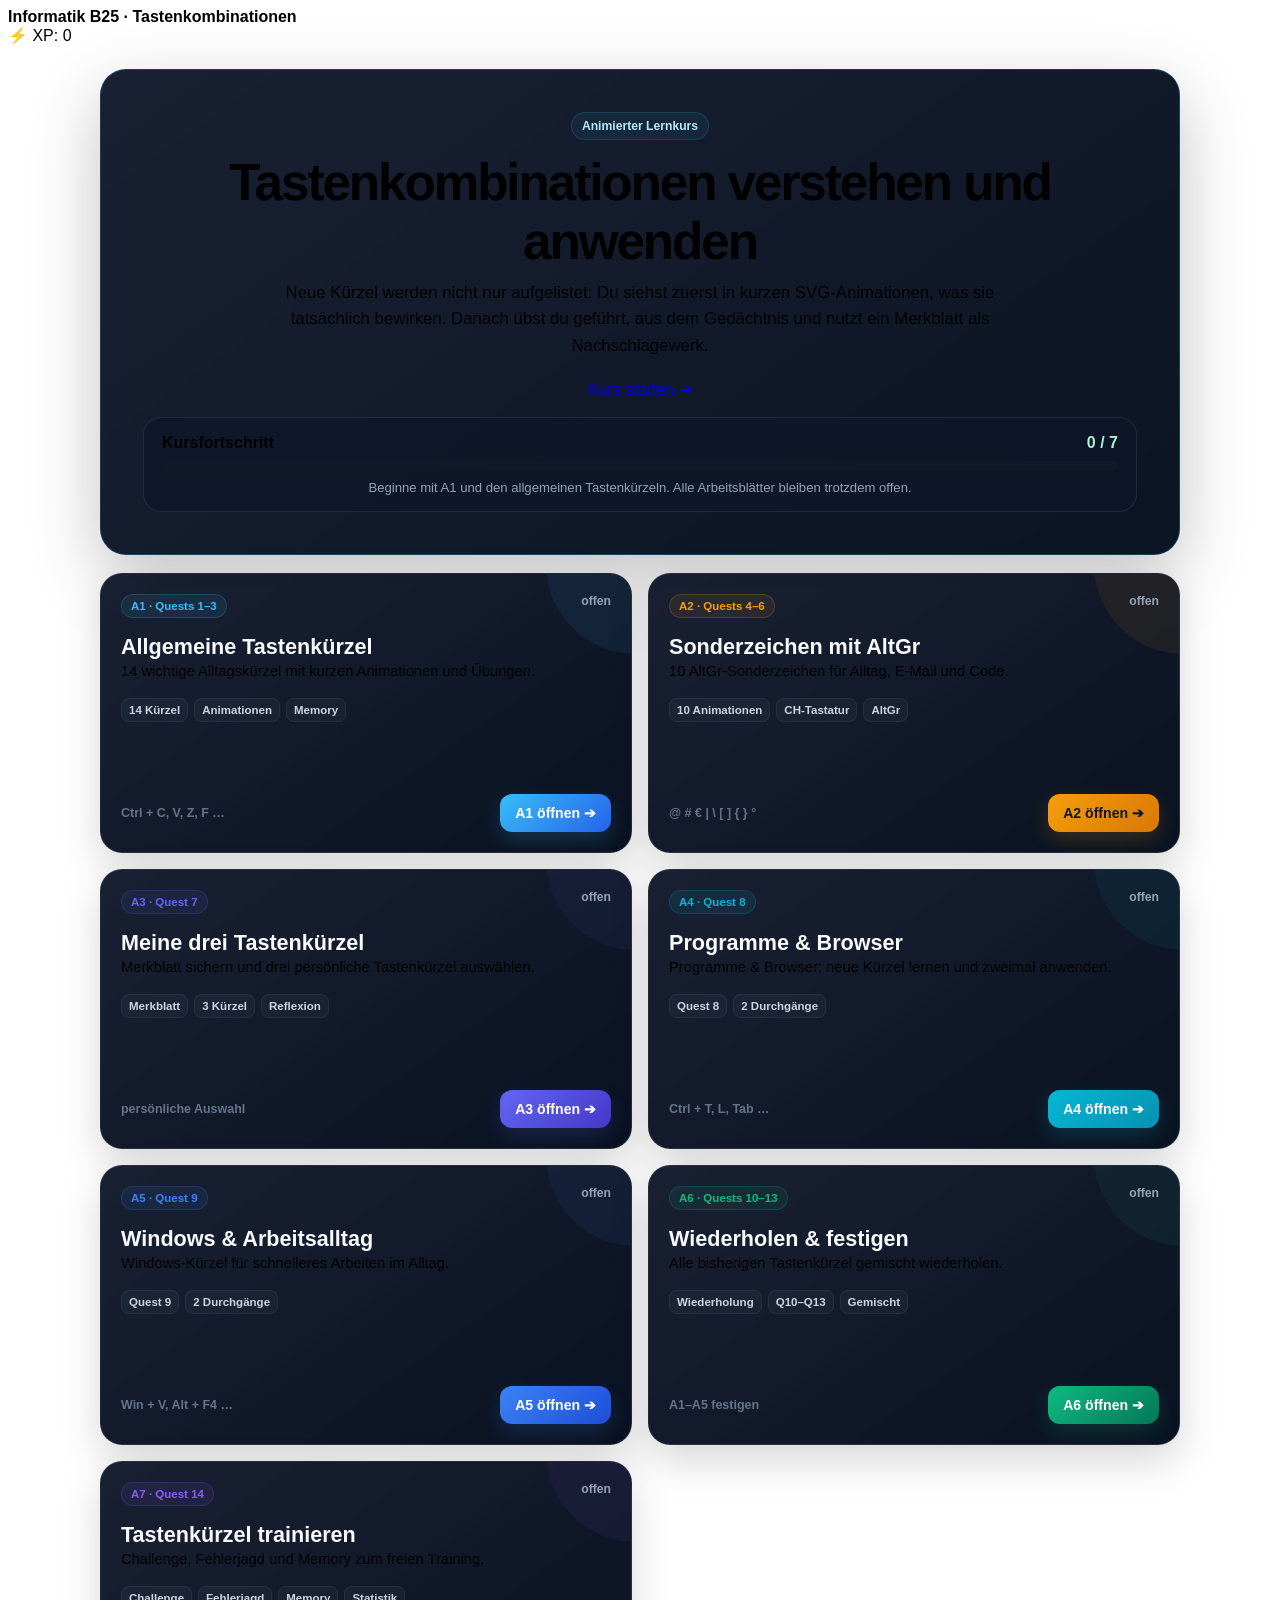
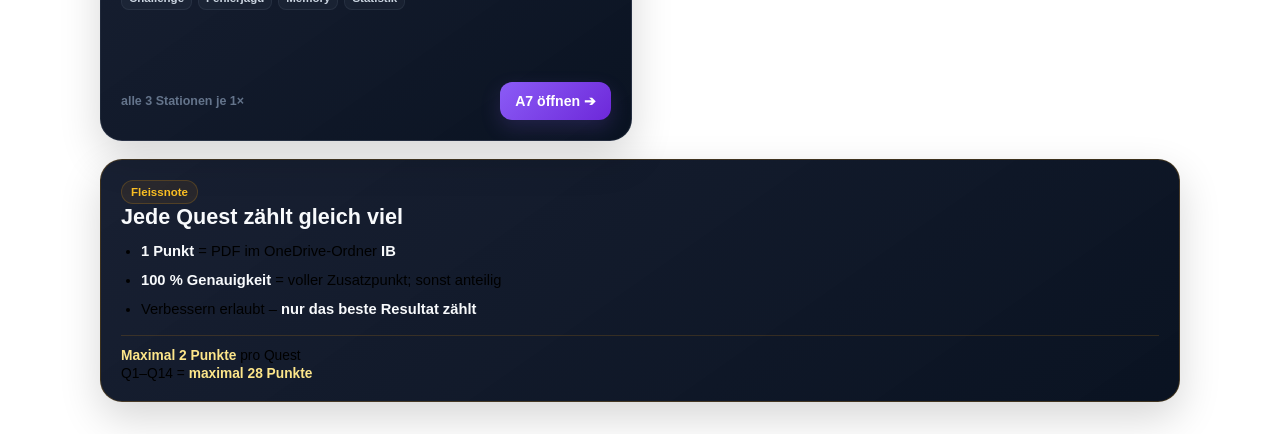
==== tk2/index.html @ 75c5ef6c "Sync ib2027 content with ib2026 main" ====
<!DOCTYPE html>
<html lang="de">
<head>
  <link rel="icon" type="image/x-icon" href="favicon.ico">
  <link rel="icon" type="image/png" href="favicon.png">
  <meta charset="UTF-8">
  <meta name="viewport" content="width=device-width, initial-scale=1.0">
  <title>Tastenkombinationen – animierter Kurs</title>
  <link rel="stylesheet" href="../tk/vendor/fonts.css">
  <link rel="stylesheet" href="../tk/shared.css">
  <style>
    body{font-family:'Outfit',sans-serif;background:radial-gradient(circle at 12% 0,rgba(56,189,248,.10),transparent 32rem),radial-gradient(circle at 90% 18%,rgba(16,185,129,.055),transparent 28rem),var(--bg-dark);color:var(--text-main);min-height:100vh;overflow-x:hidden}
    .overview{max-width:1080px;margin:0 auto;padding:1.5rem}.hero{padding:clamp(24px,5vw,42px);border-radius:26px;background:linear-gradient(145deg,rgba(15,23,42,.96),rgba(7,16,31,.98));border:1px solid rgba(56,189,248,.22);box-shadow:0 24px 70px rgba(0,0,0,.24);text-align:center}.hero-kicker{display:inline-flex;padding:6px 10px;border-radius:999px;background:rgba(56,189,248,.07);border:1px solid rgba(56,189,248,.17);color:#bae6fd;font-size:.76rem;font-weight:800}.hero h1{font-family:'Space Grotesk',sans-serif;font-size:clamp(2rem,6vw,3.2rem);letter-spacing:-.04em;margin:.8rem 0 .55rem}.hero p{max-width:740px;margin:0 auto;color:var(--text-muted);font-size:1.05rem;line-height:1.6}.hero-actions{display:flex;justify-content:center;gap:10px;flex-wrap:wrap;margin-top:20px}.progress-card{margin-top:18px;padding:16px 18px;border-radius:18px;background:rgba(15,23,42,.72);border:1px solid rgba(148,163,184,.14);display:grid;gap:9px}.progress-top{display:flex;justify-content:space-between;gap:12px;align-items:center;font-weight:800}.progress-top span:last-child{color:#a7f3d0}.course-progress{height:10px;border-radius:999px;background:#111827;overflow:hidden}.course-progress-fill{height:100%;width:0;background:linear-gradient(90deg,#38bdf8,#10b981);transition:width .35s ease}.progress-note{font-size:.82rem;color:#94a3b8}
    .modules{display:grid;grid-template-columns:repeat(2,minmax(0,1fr));gap:16px;margin-top:18px}
    .fleiss-card{margin-top:18px;padding:20px;border-radius:22px;background:linear-gradient(145deg,rgba(15,23,42,.96),rgba(7,16,31,.99));border:1px solid rgba(245,158,11,.22);box-shadow:0 16px 42px rgba(0,0,0,.16)}.fleiss-card-head{display:flex;align-items:center;justify-content:space-between;gap:12px;margin-bottom:10px}.fleiss-card-badge{display:inline-flex;padding:5px 9px;border-radius:999px;background:rgba(245,158,11,.08);border:1px solid rgba(245,158,11,.2);color:#fbbf24;font-size:.72rem;font-weight:900}.fleiss-card h2{font-family:'Space Grotesk',sans-serif;font-size:1.35rem;margin:0;color:#f8fafc}.fleiss-card p{margin:0;color:var(--text-muted);font-size:.92rem;line-height:1.55}.fleiss-points{display:flex;gap:8px;flex-wrap:wrap;margin-top:14px}.fleiss-points span{padding:6px 9px;border-radius:9px;background:rgba(245,158,11,.055);border:1px solid rgba(245,158,11,.12);color:#fde68a;font-size:.78rem;font-weight:800}
.module{position:relative;overflow:hidden;padding:20px;border-radius:22px;background:linear-gradient(145deg,rgba(15,23,42,.96),rgba(7,16,31,.99));border:1px solid rgba(148,163,184,.15);box-shadow:0 16px 42px rgba(0,0,0,.16);display:flex;flex-direction:column;gap:16px;min-height:238px;transition:.2s}.module:before{content:'';position:absolute;width:180px;height:180px;border-radius:50%;right:-95px;top:-100px;background:var(--glow);pointer-events:none}.module>*:not(.card-canvas){position:relative;z-index:2}.card-canvas{position:absolute!important;inset:0;width:100%!important;height:100%!important;pointer-events:none;z-index:1}.module.done{border-color:rgba(16,185,129,.35);box-shadow:0 16px 44px rgba(16,185,129,.08)}.module-head{display:flex;justify-content:space-between;align-items:flex-start;gap:12px}.module-badge{display:inline-flex;padding:5px 9px;border-radius:999px;background:rgba(var(--rgb),.09);border:1px solid rgba(var(--rgb),.2);color:var(--accent);font-size:.72rem;font-weight:900}.module-state{font-size:.76rem;font-weight:800;color:#94a3b8}.module.done .module-state{color:#6ee7b7}.module h2{font-family:'Space Grotesk',sans-serif;font-size:1.35rem;margin:0;color:#f8fafc}.module p{margin:0;color:var(--text-muted);font-size:.92rem;line-height:1.5}.module-tags{display:flex;flex-wrap:wrap;gap:6px}.module-tags span{padding:5px 7px;border-radius:8px;background:rgba(148,163,184,.06);border:1px solid rgba(148,163,184,.1);font-size:.72rem;color:#cbd5e1;font-weight:700}.module-action{margin-top:auto;display:flex;align-items:center;justify-content:space-between;gap:10px}.module-meta{font-size:.78rem;color:#64748b;font-weight:700}.module-btn{display:inline-flex;align-items:center;justify-content:center;padding:11px 15px;border-radius:12px;text-decoration:none;font-weight:900;font-size:.88rem;background:linear-gradient(135deg,var(--accent),var(--accent-dark));color:var(--btn-text,#fff);box-shadow:0 8px 20px rgba(var(--rgb),.18);transition:transform .18s ease,box-shadow .18s ease}.module-btn:hover{transform:translateY(-2px)}.module-btn:active,.hero-actions .tk-btn-primary:active{transform:translateY(3px) scale(.97)!important;box-shadow:inset 0 3px 6px rgba(0,0,0,.42),0 2px 4px rgba(0,0,0,.22)!important;transition:transform .05s ease,box-shadow .05s ease!important}.course-done{display:none;margin-top:18px;padding:20px;border-radius:20px;text-align:center;background:rgba(16,185,129,.055);border:1px solid rgba(16,185,129,.2)}.course-done h2{font-family:'Space Grotesk',sans-serif;margin:0 0 .4rem;color:#a7f3d0}.course-done p{margin:0;color:var(--text-muted)}
    @media(max-width:760px){.modules{grid-template-columns:1fr}}@media(max-width:480px){.overview{padding:1rem}.hero,.module{border-radius:18px}.module-action{align-items:stretch;flex-direction:column}.module-btn{width:100%}}
    @media(prefers-reduced-motion:reduce){.card-canvas{display:none}.module,.module-btn,.course-progress-fill{transition:none!important}}
  </style>
</head>
<body>
<header class="top-bar">
  <div style="font-family:'Space Grotesk',sans-serif;font-weight:800">Informatik B25 · Tastenkombinationen</div>
  <div class="xp-pill">⚡ XP: <span class="global-xp-val">0</span></div>
</header>

<main class="overview">
  <section class="hero">
    <span class="hero-kicker">Animierter Lernkurs</span>
    <h1>Tastenkombinationen verstehen und anwenden</h1>
    <p>Neue Kürzel werden nicht nur aufgelistet: Du siehst zuerst in kurzen SVG-Animationen, was sie tatsächlich bewirken. Danach übst du geführt, aus dem Gedächtnis und nutzt ein Merkblatt als Nachschlagewerk.</p>
    <div class="hero-actions"><a href="A1.html" class="tk-btn-primary" id="resumeBtn" style="text-decoration:none">Kurs starten ➔</a></div>
    <div class="progress-card">
      <div class="progress-top"><span>Kursfortschritt</span><span id="progressText">0 / 7</span></div>
      <div class="course-progress"><div class="course-progress-fill" id="progressFill"></div></div>
      <div class="progress-note" id="progressNote">Alle Arbeitsblätter sind jederzeit offen.</div>
    </div>
  </section>

  <section class="modules">
    <article class="module" id="module-a1" style="--accent:#38bdf8;--accent-dark:#2563eb;--rgb:56,189,248;--glow:rgba(56,189,248,.07)"><div class="module-head"><span class="module-badge">A1 · Quests 1–3</span><span class="module-state">offen</span></div><div><h2>Allgemeine Tastenkürzel</h2><p>14 wichtige Alltagskürzel mit kurzen Animationen und Übungen.</p></div><div class="module-tags"><span>14 Kürzel</span><span>Animationen</span><span>Memory</span></div><div class="module-action"><span class="module-meta">Ctrl + C, V, Z, F …</span><a href="A1.html" class="module-btn">A1 öffnen ➔</a></div></article>
    <article class="module" id="module-a2" style="--accent:#f59e0b;--accent-dark:#d97706;--rgb:245,158,11;--glow:rgba(245,158,11,.07);--btn-text:#0f172a"><div class="module-head"><span class="module-badge">A2 · Quests 4–6</span><span class="module-state">offen</span></div><div><h2>Sonderzeichen mit AltGr</h2><p>10 AltGr-Sonderzeichen für Alltag, E-Mail und Code.</p></div><div class="module-tags"><span>10 Animationen</span><span>CH-Tastatur</span><span>AltGr</span></div><div class="module-action"><span class="module-meta">@ # € | \ [ ] { } °</span><a href="A2.html" class="module-btn">A2 öffnen ➔</a></div></article>
    <article class="module" id="module-a3" style="--accent:#6366f1;--accent-dark:#4338ca;--rgb:99,102,241;--glow:rgba(99,102,241,.065)"><div class="module-head"><span class="module-badge">A3 · Quest 7</span><span class="module-state">offen</span></div><div><h2>Meine drei Tastenkürzel</h2><p>Merkblatt sichern und drei persönliche Tastenkürzel auswählen.</p></div><div class="module-tags"><span>Merkblatt</span><span>3 Kürzel</span><span>Reflexion</span></div><div class="module-action"><span class="module-meta">persönliche Auswahl</span><a href="A3.html" class="module-btn">A3 öffnen ➔</a></div></article>
    <article class="module" id="module-a4" style="--accent:#06b6d4;--accent-dark:#0891b2;--rgb:6,182,212;--glow:rgba(6,182,212,.065)"><div class="module-head"><span class="module-badge">A4 · Quest 8</span><span class="module-state">offen</span></div><div><h2>Programme & Browser</h2><p>Programme & Browser: neue Kürzel lernen und zweimal anwenden.</p></div><div class="module-tags"><span>Quest 8</span><span>2 Durchgänge</span></div><div class="module-action"><span class="module-meta">Ctrl + T, L, Tab …</span><a href="A4.html" class="module-btn">A4 öffnen ➔</a></div></article>
    <article class="module" id="module-a5" style="--accent:#3b82f6;--accent-dark:#1d4ed8;--rgb:59,130,246;--glow:rgba(59,130,246,.065)"><div class="module-head"><span class="module-badge">A5 · Quest 9</span><span class="module-state">offen</span></div><div><h2>Windows & Arbeitsalltag</h2><p>Windows-Kürzel für schnelleres Arbeiten im Alltag.</p></div><div class="module-tags"><span>Quest 9</span><span>2 Durchgänge</span></div><div class="module-action"><span class="module-meta">Win + V, Alt + F4 …</span><a href="A5.html" class="module-btn">A5 öffnen ➔</a></div></article>
    <article class="module" id="module-a6" style="--accent:#10b981;--accent-dark:#047857;--rgb:16,185,129;--glow:rgba(16,185,129,.065)"><div class="module-head"><span class="module-badge">A6 · Quests 10–13</span><span class="module-state">offen</span></div><div><h2>Wiederholen & festigen</h2><p>Alle bisherigen Tastenkürzel gemischt wiederholen.</p></div><div class="module-tags"><span>Wiederholung</span><span>Q10–Q13</span><span>Gemischt</span></div><div class="module-action"><span class="module-meta">A1–A5 festigen</span><a href="A6.html" class="module-btn">A6 öffnen ➔</a></div></article>
    <article class="module" id="module-a7" style="--accent:#8b5cf6;--accent-dark:#6d28d9;--rgb:139,92,246;--glow:rgba(139,92,246,.065)"><div class="module-head"><span class="module-badge">A7 · Quest 14</span><span class="module-state">offen</span></div><div><h2>Tastenkürzel trainieren</h2><p>Challenge, Fehlerjagd und Memory zum freien Training.</p></div><div class="module-tags"><span>Challenge</span><span>Fehlerjagd</span><span>Memory</span><span>Statistik</span></div><div class="module-action"><span class="module-meta">alle 3 Stationen je 1×</span><a href="A7.html" class="module-btn">A7 öffnen ➔</a></div></article>
  </section>

  <section class="fleiss-card" aria-label="Fleissnote">
    <div class="fleiss-card-head"><div><span class="fleiss-card-badge">Fleissnote</span><h2>Jede Quest zählt gleich viel</h2></div></div>
    <ul style="margin:0;padding-left:20px;display:grid;gap:6px;color:var(--text-muted);font-size:.92rem;line-height:1.55;"><li><strong style="color:#f8fafc;">1 Punkt</strong> = PDF im OneDrive-Ordner <strong style="color:#f8fafc;">IB</strong></li><li><strong style="color:#f8fafc;">100 % Genauigkeit</strong> = voller Zusatzpunkt; sonst anteilig</li><li>Verbessern erlaubt – <strong style="color:#f8fafc;">nur das beste Resultat zählt</strong></li></ul>
    <div style="margin-top:14px;padding-top:12px;border-top:1px solid rgba(245,158,11,.16);display:grid;gap:3px;color:var(--text-muted);font-size:.86rem;"><div><strong style="color:#fde68a;">Maximal 2 Punkte</strong> pro Quest</div><div>Q1–Q14 = <strong style="color:#fde68a;">maximal 28 Punkte</strong></div></div>
  </section>

  <section class="course-done" id="courseDone"><h2>Kurs abgeschlossen ✓</h2><p>Alle sieben Module sind abgeschlossen. Einzelne Quests und Trainings können jederzeit erneut geöffnet werden.</p></section>
</main>

<script src="../tk/xp.js"></script>
<script>
(function(){
  function parse(key){try{return JSON.parse(localStorage.getItem(key)||'{}');}catch(e){return{};}}
  function attempts(entry){if(!entry)return 0;if(typeof entry.attempts==='number')return entry.attempts;return typeof entry.first==='number'?1:0;}
  var scores=typeof getQuestScores==='function'?getQuestScores():{},a3=parse('tk_a3_progress_v1'),a4=parse('tk_a4_progress_v1'),a5=parse('tk_a5_progress_v1'),a6=parse('tk_a6_progress_v1'),a7=parse('tk_a7_progress_v1');
  var a3Done=a3.schemaVersion===2&&a3.downloaded===true&&a3.completed===true&&Array.isArray(a3.choices)&&a3.choices.length===3;
  var done={a1:(scores.q3||0)>=70,a2:(scores.q6||0)>=70,a3:a3Done,a4:attempts(a4.A)>=2,a5:attempts(a5.A)>=2,a6:['A','B','C','D'].every(function(k){return a6[k]&&typeof a6[k].first==='number';}),a7:a7.completed===true};
  var labels={a1:'A1 öffnen ➔',a2:'A2 öffnen ➔',a3:'A3 öffnen ➔',a4:'A4 öffnen ➔',a5:'A5 öffnen ➔',a6:'A6 öffnen ➔',a7:'A7 öffnen ➔'},order=['a1','a2','a3','a4','a5','a6','a7'],count=order.filter(function(k){return done[k];}).length;
  order.forEach(function(k){var card=document.getElementById('module-'+k),state=card.querySelector('.module-state'),btn=card.querySelector('.module-btn');card.classList.toggle('done',done[k]);card.classList.remove('locked');state.textContent=done[k]?'Done':'offen';btn.style.display='inline-flex';btn.removeAttribute('aria-disabled');btn.textContent=labels[k];});
  document.getElementById('progressText').textContent=count+' / 7';document.getElementById('progressFill').style.width=(count/7*100)+'%';
  var next=order.find(function(k){return !done[k];});var map={a1:['A1.html','Kurs starten ➔','Beginne mit A1 und den allgemeinen Tastenkürzeln.'],a2:['A2.html','Weiter mit A2 ➔','Als Nächstes kommen die AltGr-Sonderzeichen.'],a3:['A3.html','Weiter mit A3 ➔','In A3 lädst du dein Merkblatt und wählst drei Tastenkürzel mit Begründung.'],a4:['A4.html','Weiter mit A4 ➔','In A4 lernst du Programm- und Browser-Kürzel und bearbeitest Q8 zweimal.'],a5:['A5.html','Weiter mit A5 ➔','In A5 lernst du Windows-Kürzel und bearbeitest Q9 zweimal.'],a6:['A6.html','Weiter mit A6 ➔','A6 wiederholt und mischt den Stoff aus A1, A2, A4 und A5.'],a7:['A7.html','Weiter mit A7 ➔','In A7 spielst du Challenge, Fehlerjagd und Memory je mindestens einmal vollständig und erzeugst danach deinen Trainingsnachweis.']};
  if(next){document.getElementById('resumeBtn').href=map[next][0];document.getElementById('resumeBtn').textContent=map[next][1];document.getElementById('progressNote').textContent=map[next][2]+' Alle Arbeitsblätter bleiben trotzdem offen.';}else{document.getElementById('resumeBtn').href='A7.html';document.getElementById('resumeBtn').textContent='Training öffnen ➔';document.getElementById('progressNote').textContent='Alle sieben Module sind abgeschlossen.';document.getElementById('courseDone').style.display='block';}
})();
</script>
<script>
(function(){
  if(window.matchMedia&&window.matchMedia('(prefers-reduced-motion: reduce)').matches)return;
  var TWO_PI=Math.PI*2,flow={from:Math.PI,to:Math.PI,start:performance.now(),duration:1500};
  function shortestDelta(a,b){return Math.atan2(Math.sin(b-a),Math.cos(b-a));}function currentAngle(now){var t=Math.max(0,Math.min(1,(now-flow.start)/flow.duration)),eased=t*t*(3-2*t);return flow.from+shortestDelta(flow.from,flow.to)*eased;}function chooseDirection(){var now=performance.now(),angle=currentAngle(now),next=Math.random()*TWO_PI;if(Math.abs(shortestDelta(angle,next))<Math.PI/4)next=(next+Math.PI/2+Math.random()*Math.PI)%TWO_PI;flow.from=angle;flow.to=next;flow.start=now;}setInterval(chooseDirection,5000);
  document.querySelectorAll('.module').forEach(function(card){var canvas=document.createElement('canvas');canvas.className='card-canvas';card.appendChild(canvas);var ctx=canvas.getContext('2d'),particles=[],hovered=false,raf=null,dpr=Math.min(window.devicePixelRatio||1,2),rgb=(getComputedStyle(card).getPropertyValue('--rgb')||'56,189,248').trim();function resize(){var r=card.getBoundingClientRect();canvas.width=Math.max(1,Math.round(r.width*dpr));canvas.height=Math.max(1,Math.round(r.height*dpr));canvas.style.width=r.width+'px';canvas.style.height=r.height+'px';ctx.setTransform(dpr,0,0,dpr,0,0);}function spawn(dir,w,h){var margin=14,x,y;if(Math.abs(dir.x)>=Math.abs(dir.y)){x=dir.x>0?-margin:w+margin;y=Math.random()*h;}else{y=dir.y>0?-margin:h+margin;x=Math.random()*w;}particles.push({x:x,y:y,s:1.15+Math.random()*2.1,r:1.8+Math.random()*2.8,a:.58+Math.random()*.34});}function draw(now){var w=canvas.width/dpr,h=canvas.height/dpr,angle=currentAngle(now||performance.now()),dir={x:Math.cos(angle),y:Math.sin(angle)};ctx.clearRect(0,0,w,h);if(hovered&&Math.random()<.52)spawn(dir,w,h);for(var i=particles.length-1;i>=0;i--){var p=particles[i];p.x+=dir.x*p.s;p.y+=dir.y*p.s;p.a-=.008;if(p.a<=0||p.x<-24||p.x>w+24||p.y<-24||p.y>h+24){particles.splice(i,1);continue;}ctx.save();ctx.beginPath();ctx.arc(p.x,p.y,p.r,0,TWO_PI);ctx.fillStyle='rgba('+rgb+','+p.a+')';ctx.shadowColor='rgba('+rgb+','+p.a+')';ctx.shadowBlur=10;ctx.fill();ctx.restore();}if(hovered||particles.length){raf=requestAnimationFrame(draw);}else{raf=null;ctx.clearRect(0,0,w,h);}}resize();if(window.ResizeObserver)new ResizeObserver(resize).observe(card);else window.addEventListener('resize',resize);card.addEventListener('mouseenter',function(){hovered=true;if(!raf)raf=requestAnimationFrame(draw);});card.addEventListener('mouseleave',function(){hovered=false;});});
})();
</script>
</body>
</html>
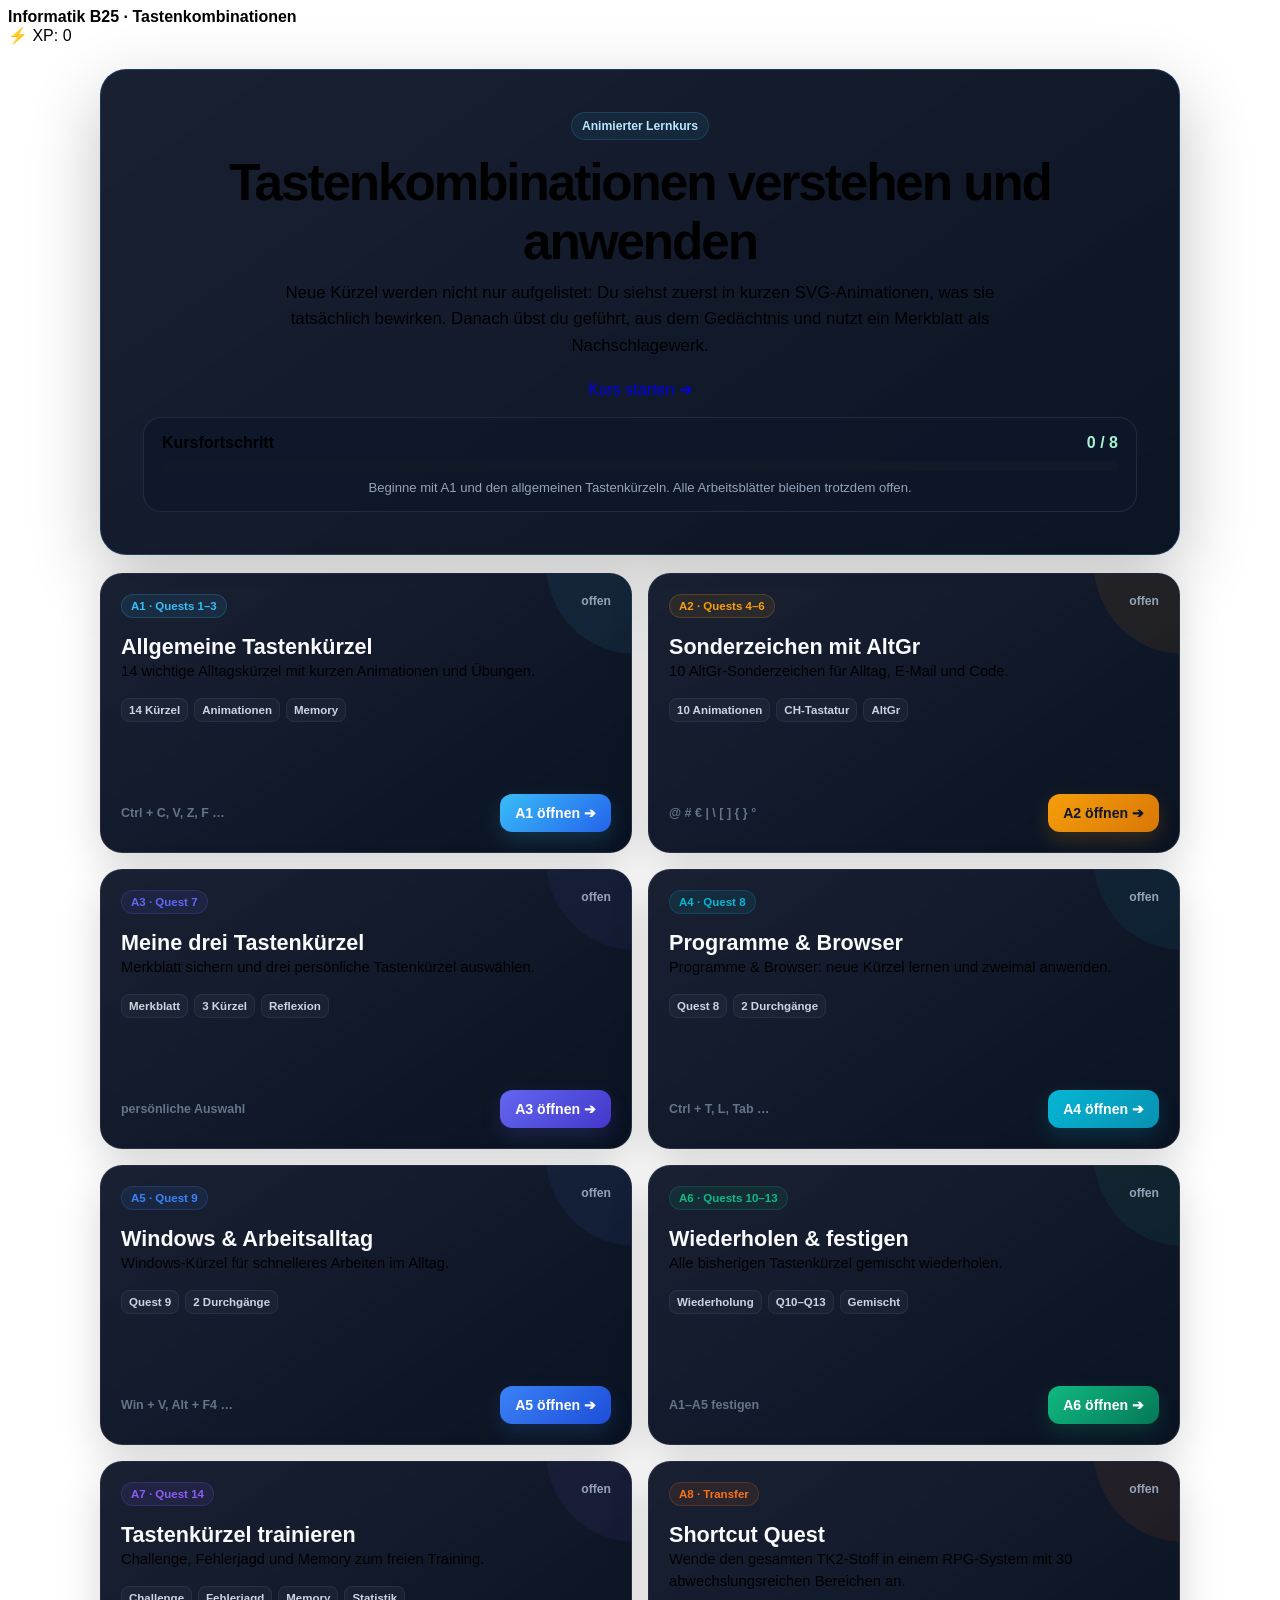
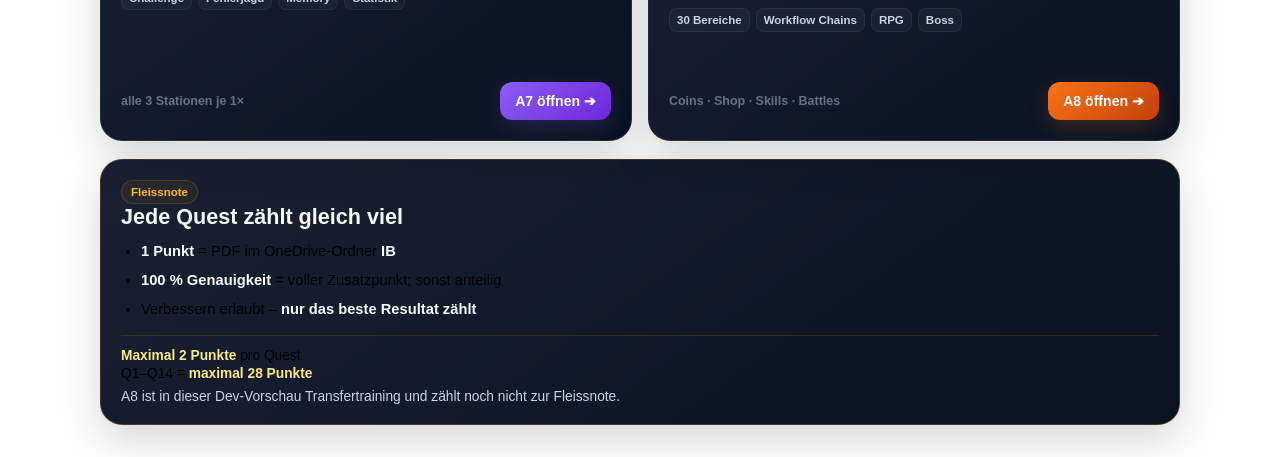
==== commit 8a2978ca: "sync: mirror ib2026/dev into ib2027/dev" ====
--- a/tk2/index.html
+++ b/tk2/index.html
@@ -31,7 +31,7 @@
     <p>Neue Kürzel werden nicht nur aufgelistet: Du siehst zuerst in kurzen SVG-Animationen, was sie tatsächlich bewirken. Danach übst du geführt, aus dem Gedächtnis und nutzt ein Merkblatt als Nachschlagewerk.</p>
     <div class="hero-actions"><a href="A1.html" class="tk-btn-primary" id="resumeBtn" style="text-decoration:none">Kurs starten ➔</a></div>
     <div class="progress-card">
-      <div class="progress-top"><span>Kursfortschritt</span><span id="progressText">0 / 7</span></div>
+      <div class="progress-top"><span>Kursfortschritt</span><span id="progressText">0 / 8</span></div>
       <div class="course-progress"><div class="course-progress-fill" id="progressFill"></div></div>
       <div class="progress-note" id="progressNote">Alle Arbeitsblätter sind jederzeit offen.</div>
     </div>
@@ -45,15 +45,16 @@
     <article class="module" id="module-a5" style="--accent:#3b82f6;--accent-dark:#1d4ed8;--rgb:59,130,246;--glow:rgba(59,130,246,.065)"><div class="module-head"><span class="module-badge">A5 · Quest 9</span><span class="module-state">offen</span></div><div><h2>Windows & Arbeitsalltag</h2><p>Windows-Kürzel für schnelleres Arbeiten im Alltag.</p></div><div class="module-tags"><span>Quest 9</span><span>2 Durchgänge</span></div><div class="module-action"><span class="module-meta">Win + V, Alt + F4 …</span><a href="A5.html" class="module-btn">A5 öffnen ➔</a></div></article>
     <article class="module" id="module-a6" style="--accent:#10b981;--accent-dark:#047857;--rgb:16,185,129;--glow:rgba(16,185,129,.065)"><div class="module-head"><span class="module-badge">A6 · Quests 10–13</span><span class="module-state">offen</span></div><div><h2>Wiederholen & festigen</h2><p>Alle bisherigen Tastenkürzel gemischt wiederholen.</p></div><div class="module-tags"><span>Wiederholung</span><span>Q10–Q13</span><span>Gemischt</span></div><div class="module-action"><span class="module-meta">A1–A5 festigen</span><a href="A6.html" class="module-btn">A6 öffnen ➔</a></div></article>
     <article class="module" id="module-a7" style="--accent:#8b5cf6;--accent-dark:#6d28d9;--rgb:139,92,246;--glow:rgba(139,92,246,.065)"><div class="module-head"><span class="module-badge">A7 · Quest 14</span><span class="module-state">offen</span></div><div><h2>Tastenkürzel trainieren</h2><p>Challenge, Fehlerjagd und Memory zum freien Training.</p></div><div class="module-tags"><span>Challenge</span><span>Fehlerjagd</span><span>Memory</span><span>Statistik</span></div><div class="module-action"><span class="module-meta">alle 3 Stationen je 1×</span><a href="A7.html" class="module-btn">A7 öffnen ➔</a></div></article>
+    <article class="module" id="module-a8" style="--accent:#f97316;--accent-dark:#c2410c;--rgb:249,115,22;--glow:rgba(249,115,22,.075)"><div class="module-head"><span class="module-badge">A8 · Transfer</span><span class="module-state">offen</span></div><div><h2>Shortcut Quest</h2><p>Wende den gesamten TK2-Stoff in einem RPG-System mit 30 abwechslungsreichen Bereichen an.</p></div><div class="module-tags"><span>30 Bereiche</span><span>Workflow Chains</span><span>RPG</span><span>Boss</span></div><div class="module-action"><span class="module-meta">Coins · Shop · Skills · Battles</span><a href="A8/" class="module-btn">A8 öffnen ➔</a></div></article>
   </section>
 
   <section class="fleiss-card" aria-label="Fleissnote">
     <div class="fleiss-card-head"><div><span class="fleiss-card-badge">Fleissnote</span><h2>Jede Quest zählt gleich viel</h2></div></div>
     <ul style="margin:0;padding-left:20px;display:grid;gap:6px;color:var(--text-muted);font-size:.92rem;line-height:1.55;"><li><strong style="color:#f8fafc;">1 Punkt</strong> = PDF im OneDrive-Ordner <strong style="color:#f8fafc;">IB</strong></li><li><strong style="color:#f8fafc;">100 % Genauigkeit</strong> = voller Zusatzpunkt; sonst anteilig</li><li>Verbessern erlaubt – <strong style="color:#f8fafc;">nur das beste Resultat zählt</strong></li></ul>
-    <div style="margin-top:14px;padding-top:12px;border-top:1px solid rgba(245,158,11,.16);display:grid;gap:3px;color:var(--text-muted);font-size:.86rem;"><div><strong style="color:#fde68a;">Maximal 2 Punkte</strong> pro Quest</div><div>Q1–Q14 = <strong style="color:#fde68a;">maximal 28 Punkte</strong></div></div>
+    <div style="margin-top:14px;padding-top:12px;border-top:1px solid rgba(245,158,11,.16);display:grid;gap:3px;color:var(--text-muted);font-size:.86rem;"><div><strong style="color:#fde68a;">Maximal 2 Punkte</strong> pro Quest</div><div>Q1–Q14 = <strong style="color:#fde68a;">maximal 28 Punkte</strong></div><div style="margin-top:5px;color:#cbd5e1;">A8 ist in dieser Dev-Vorschau Transfertraining und zählt noch nicht zur Fleissnote.</div></div>
   </section>
 
-  <section class="course-done" id="courseDone"><h2>Kurs abgeschlossen ✓</h2><p>Alle sieben Module sind abgeschlossen. Einzelne Quests und Trainings können jederzeit erneut geöffnet werden.</p></section>
+  <section class="course-done" id="courseDone"><h2>Kurs abgeschlossen ✓</h2><p>Alle acht Module sind abgeschlossen. Einzelne Quests und Trainings können jederzeit erneut geöffnet werden.</p></section>
 </main>
 
 <script src="../tk/xp.js"></script>
@@ -61,14 +62,16 @@
 (function(){
   function parse(key){try{return JSON.parse(localStorage.getItem(key)||'{}');}catch(e){return{};}}
   function attempts(entry){if(!entry)return 0;if(typeof entry.attempts==='number')return entry.attempts;return typeof entry.first==='number'?1:0;}
-  var scores=typeof getQuestScores==='function'?getQuestScores():{},a3=parse('tk_a3_progress_v1'),a4=parse('tk_a4_progress_v1'),a5=parse('tk_a5_progress_v1'),a6=parse('tk_a6_progress_v1'),a7=parse('tk_a7_progress_v1');
+  function clearCount(progress){if(!progress||!progress.sectionClears||typeof progress.sectionClears!=='object')return 0;return Object.keys(progress.sectionClears).filter(function(k){return Number(progress.sectionClears[k])>0;}).length;}
+  var scores=typeof getQuestScores==='function'?getQuestScores():{},a3=parse('tk_a3_progress_v1'),a4=parse('tk_a4_progress_v1'),a5=parse('tk_a5_progress_v1'),a6=parse('tk_a6_progress_v1'),a7=parse('tk_a7_progress_v1'),a8=parse('shortcutRitter_2026_v1');
   var a3Done=a3.schemaVersion===2&&a3.downloaded===true&&a3.completed===true&&Array.isArray(a3.choices)&&a3.choices.length===3;
-  var done={a1:(scores.q3||0)>=70,a2:(scores.q6||0)>=70,a3:a3Done,a4:attempts(a4.A)>=2,a5:attempts(a5.A)>=2,a6:['A','B','C','D'].every(function(k){return a6[k]&&typeof a6[k].first==='number';}),a7:a7.completed===true};
-  var labels={a1:'A1 öffnen ➔',a2:'A2 öffnen ➔',a3:'A3 öffnen ➔',a4:'A4 öffnen ➔',a5:'A5 öffnen ➔',a6:'A6 öffnen ➔',a7:'A7 öffnen ➔'},order=['a1','a2','a3','a4','a5','a6','a7'],count=order.filter(function(k){return done[k];}).length;
+  var a8Done=clearCount(a8)>=30&&!!(a8.battleClears&&(a8.battleClears['11']||a8.battleClears[11]));
+  var done={a1:(scores.q3||0)>=70,a2:(scores.q6||0)>=70,a3:a3Done,a4:attempts(a4.A)>=2,a5:attempts(a5.A)>=2,a6:['A','B','C','D'].every(function(k){return a6[k]&&typeof a6[k].first==='number';}),a7:a7.completed===true,a8:a8Done};
+  var labels={a1:'A1 öffnen ➔',a2:'A2 öffnen ➔',a3:'A3 öffnen ➔',a4:'A4 öffnen ➔',a5:'A5 öffnen ➔',a6:'A6 öffnen ➔',a7:'A7 öffnen ➔',a8:'A8 öffnen ➔'},order=['a1','a2','a3','a4','a5','a6','a7','a8'],count=order.filter(function(k){return done[k];}).length;
   order.forEach(function(k){var card=document.getElementById('module-'+k),state=card.querySelector('.module-state'),btn=card.querySelector('.module-btn');card.classList.toggle('done',done[k]);card.classList.remove('locked');state.textContent=done[k]?'Done':'offen';btn.style.display='inline-flex';btn.removeAttribute('aria-disabled');btn.textContent=labels[k];});
-  document.getElementById('progressText').textContent=count+' / 7';document.getElementById('progressFill').style.width=(count/7*100)+'%';
-  var next=order.find(function(k){return !done[k];});var map={a1:['A1.html','Kurs starten ➔','Beginne mit A1 und den allgemeinen Tastenkürzeln.'],a2:['A2.html','Weiter mit A2 ➔','Als Nächstes kommen die AltGr-Sonderzeichen.'],a3:['A3.html','Weiter mit A3 ➔','In A3 lädst du dein Merkblatt und wählst drei Tastenkürzel mit Begründung.'],a4:['A4.html','Weiter mit A4 ➔','In A4 lernst du Programm- und Browser-Kürzel und bearbeitest Q8 zweimal.'],a5:['A5.html','Weiter mit A5 ➔','In A5 lernst du Windows-Kürzel und bearbeitest Q9 zweimal.'],a6:['A6.html','Weiter mit A6 ➔','A6 wiederholt und mischt den Stoff aus A1, A2, A4 und A5.'],a7:['A7.html','Weiter mit A7 ➔','In A7 spielst du Challenge, Fehlerjagd und Memory je mindestens einmal vollständig und erzeugst danach deinen Trainingsnachweis.']};
-  if(next){document.getElementById('resumeBtn').href=map[next][0];document.getElementById('resumeBtn').textContent=map[next][1];document.getElementById('progressNote').textContent=map[next][2]+' Alle Arbeitsblätter bleiben trotzdem offen.';}else{document.getElementById('resumeBtn').href='A7.html';document.getElementById('resumeBtn').textContent='Training öffnen ➔';document.getElementById('progressNote').textContent='Alle sieben Module sind abgeschlossen.';document.getElementById('courseDone').style.display='block';}
+  document.getElementById('progressText').textContent=count+' / 8';document.getElementById('progressFill').style.width=(count/8*100)+'%';
+  var next=order.find(function(k){return !done[k];});var map={a1:['A1.html','Kurs starten ➔','Beginne mit A1 und den allgemeinen Tastenkürzeln.'],a2:['A2.html','Weiter mit A2 ➔','Als Nächstes kommen die AltGr-Sonderzeichen.'],a3:['A3.html','Weiter mit A3 ➔','In A3 lädst du dein Merkblatt und wählst drei Tastenkürzel mit Begründung.'],a4:['A4.html','Weiter mit A4 ➔','In A4 lernst du Programm- und Browser-Kürzel und bearbeitest Q8 zweimal.'],a5:['A5.html','Weiter mit A5 ➔','In A5 lernst du Windows-Kürzel und bearbeitest Q9 zweimal.'],a6:['A6.html','Weiter mit A6 ➔','A6 wiederholt und mischt den Stoff aus A1, A2, A4 und A5.'],a7:['A7.html','Weiter mit A7 ➔','In A7 spielst du Challenge, Fehlerjagd und Memory je mindestens einmal vollständig und erzeugst danach deinen Trainingsnachweis.'],a8:['A8/','Weiter mit A8 ➔','In A8 wendest du den gesamten Stoff in Shortcut Quest an: 30 Bereiche, Shop, Skills und Battles.']};
+  if(next){document.getElementById('resumeBtn').href=map[next][0];document.getElementById('resumeBtn').textContent=map[next][1];document.getElementById('progressNote').textContent=map[next][2]+' Alle Arbeitsblätter bleiben trotzdem offen.';}else{document.getElementById('resumeBtn').href='A8/';document.getElementById('resumeBtn').textContent='Shortcut Quest öffnen ➔';document.getElementById('progressNote').textContent='Alle acht Module sind abgeschlossen.';document.getElementById('courseDone').style.display='block';}
 })();
 </script>
 <script>
